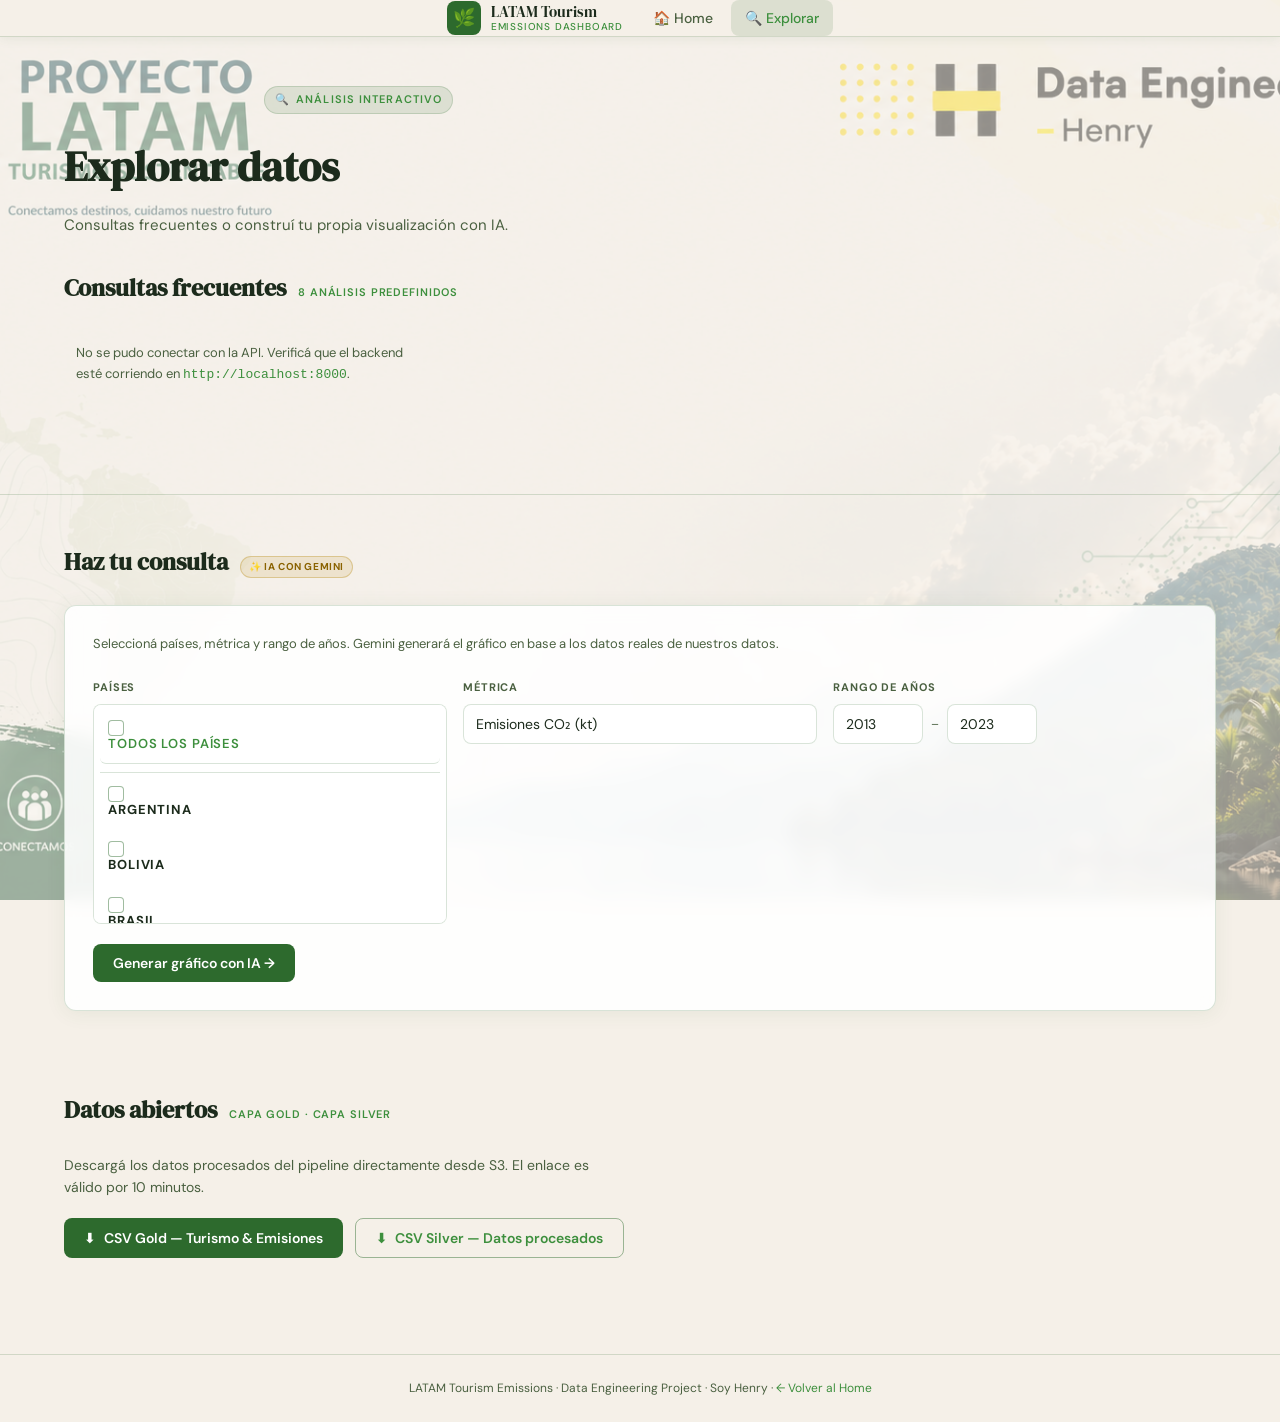
==== api_turismo_sustentable/frontend/explorar.html @ c23d2c04 "agregar app front y back" ====
<!DOCTYPE html>
<html lang="es">
<head>
  <meta charset="UTF-8" />
  <meta name="viewport" content="width=device-width, initial-scale=1.0" />
  <title>Explorar — LATAM Tourism Emissions</title>
  <link rel="stylesheet" href="css/style.css" />
  <script src="https://cdn.plot.ly/plotly-2.32.0.min.js" defer></script>
  <script src="js/config.js" defer></script>
  <script src="js/explorar.js" defer></script>
</head>
<body>

  <!-- ── Nav ─────────────────────────────────────────────────────────────── -->
  <nav>
    <div class="container nav-inner">
      <a href="index.html" class="nav-brand">
        <div class="nav-brand-icon">🌿</div>
        <div class="nav-brand-text">
          LATAM Tourism
          <span>Emissions Dashboard</span>
        </div>
      </a>
      <ul class="nav-links">
        <li><a href="index.html">🏠 Home</a></li>
        <li><a href="explorar.html" class="active">🔍 Explorar</a></li>
      </ul>
    </div>
  </nav>

  <!-- ── Page header ─────────────────────────────────────────────────────── -->
  <div style="padding: 48px 0 32px;">
    <div class="container">
      <div class="hero-label fade-up">
        <span>🔍</span> Análisis interactivo
      </div>
      <h1 style="font-family: var(--font-display); font-size: clamp(1.6rem, 4vw, 2.6rem); margin-bottom: 12px;" class="fade-up">
        Explorar datos
      </h1>
      <p style="color: var(--text-muted); font-size: 15px; max-width: 540px;" class="fade-up">
        Consultas frecuentes o construí tu propia visualización con IA.
      </p>
    </div>
  </div>

  <!-- ══════════════════════════════════════════════════════════════════════ -->
  <!-- SECCIÓN A — Preguntas fijas                                           -->
  <!-- ══════════════════════════════════════════════════════════════════════ -->
  <section style="padding: 0 0 16px;">
    <div class="container">
      <div class="section-header">
        <h2 class="section-title">Consultas frecuentes</h2>
        <span class="section-tag">8 análisis predefinidos</span>
      </div>

      <!-- Cards de preguntas — se renderizan con JS -->
      <div class="questions-grid" id="questions-grid">
        <div style="color: var(--text-muted); font-size:13px; padding:12px;">
          Cargando preguntas...
        </div>
      </div>

      <!-- Área donde se muestra el gráfico de la pregunta elegida -->
      <div class="chart-area" id="fixed-chart-area">
        <div class="chart-area-header">
          <div>
            <h3 id="fixed-chart-title">—</h3>
            <p id="fixed-chart-desc"></p>
          </div>
          <button class="btn btn-outline btn-sm" id="close-fixed-chart">✕ Cerrar</button>
        </div>

        <!-- Filtro de año solo para Q1 -->
        <div id="year-filter" style="display:none; margin-bottom:16px;">
          <label style="font-size:12px; color:var(--text-muted); font-weight:600; letter-spacing:0.06em; text-transform:uppercase; display:block; margin-bottom:6px;">
            Año
          </label>
          <div style="display:flex; gap:10px; align-items:center; flex-wrap:wrap;">
            <select id="year-select" style="padding:8px 12px; background:var(--bg-surface); border:1px solid var(--border); border-radius:8px; color:var(--text); font-size:13px; min-width:100px;"></select>
            <button class="btn btn-primary btn-sm" id="apply-year-filter">Actualizar →</button>
          </div>
        </div>

        <div class="error-msg" id="fixed-chart-error">
          No se pudo cargar este gráfico.
        </div>

        <div id="fixed-chart-container" style="width:100%; min-height:360px;"></div>
      </div>
    </div>
  </section>

  <hr class="divider" />

  <!-- ══════════════════════════════════════════════════════════════════════ -->
  <!-- SECCIÓN B — Tu pregunta (Gemini custom query)                        -->
  <!-- ══════════════════════════════════════════════════════════════════════ -->
  <section style="padding: 0 0 48px;">
    <div class="container">
      <div class="section-header">
        <h2 class="section-title">Haz tu consulta</h2>
        <span class="badge badge-yellow">✨ IA con Gemini</span>
      </div>

      <div class="custom-section">
        <p class="subtitle">
          Seleccioná países, métrica y rango de años. Gemini generará el gráfico en base a los datos reales de nuestros datos.
        </p>

        <div class="form-grid">
          <!-- Países -->
          <div class="form-group">
            <label>Países</label>
            <div id="countries-select">
              <!-- Se pueblan con JS -->
            </div>
          </div>

          <!-- Métrica -->
          <div class="form-group">
            <label>Métrica</label>
            <select id="metric-select">
              <option value="co2">Emisiones CO₂ (kt)</option>
              <option value="arrivals">Llegadas internacionales</option>
              <option value="co2_per_capita">CO₂ per cápita</option>
              <option value="yoy">Crecimiento YoY (%)</option>
            </select>
          </div>

          <!-- Rango de años -->
          <div class="form-group">
            <label>Rango de años</label>
            <div class="range-row" style="flex-direction:column; align-items:flex-start; gap:8px;">
              <div style="display:flex; gap:8px; align-items:center; width:100%;">
                <input type="number" id="year-from" value="2013" min="2013" max="2023" style="width:90px;" />
                <span>–</span>
                <input type="number" id="year-to"   value="2023" min="2013" max="2023" style="width:90px;" />
              </div>
            </div>
          </div>
        </div>

        <button class="btn btn-primary" id="run-custom-btn">
          <span id="custom-btn-text">Generar gráfico con IA →</span>
          <span id="custom-btn-spinner" class="spinner" style="display:none;"></span>
        </button>

        <div class="error-msg" id="custom-error" style="margin-top:12px;"></div>
      </div>

      <!-- Resultado del custom query -->
      <div class="chart-area" id="custom-chart-area">
        <div class="chart-area-header">
          <div>
            <h3>Gráfico generado por IA</h3>
            <p style="font-size:12px; color:var(--text-muted);">
              Generado con gemini-3-flash-previewsh sobre datos Gold  LATAM.
            </p>
          </div>
          <button class="btn btn-outline btn-sm" id="close-custom-chart">✕ Cerrar</button>
        </div>
        <div id="custom-chart-container" style="width:100%; min-height:360px;"></div>
      </div>
    </div>
  </section>
<!-- ── Descarga de datos ──────────────────────────────────────────────────── -->
  <section style="padding: 0 0 48px;">
    <div class="container">
      <div class="section-header">
        <h2 class="section-title">Datos abiertos</h2>
        <span class="section-tag">Capa Gold · Capa Silver</span>
      </div>
      <p style="color: var(--text-muted); font-size: 14px; margin-bottom: 20px; max-width: 560px;">
        Descargá los datos procesados del pipeline directamente desde S3.
        El enlace es válido por 10 minutos.
      </p>
      <div style="display: flex; gap: 12px; flex-wrap: wrap;">
        <button class="btn btn-primary" onclick="downloadCSV('gold')" id="btn-gold">
          <span>⬇️</span> CSV Gold — Turismo &amp; Emisiones
        </button>
        <button class="btn btn-outline" onclick="downloadCSV('silver')" id="btn-silver">
          <span>⬇️</span> CSV Silver — Datos procesados
        </button>
      </div>
      <div id="download-error" class="error-msg" style="margin-top: 12px;"></div>
    </div>
  </section>
  <!-- ── Footer ────────────────────────────────────────────────────────────── -->
  <footer>
    <div class="container">
      <p>
        LATAM Tourism Emissions · Data Engineering Project ·
        Soy Henry ·
        <a href="index.html">← Volver al Home</a>
      </p>
    </div>
  </footer>

</body>
</html>
---- api_turismo_sustentable/frontend/css/style.css ----
/* ─── LATAM Tourism Emissions — Design System ────────────────────────────── */
@import url('https://fonts.googleapis.com/css2?family=DM+Serif+Display:ital@0;1&family=DM+Sans:wght@300;400;500;600&display=swap');

/*
  Paleta extraída del brief "Proyecto LATAM Turismo Sustentable":
  ─ Verde oscuro logo:  #2d6a2d
  ─ Verde oliva mapa:   #8faf4a
  ─ Verde teal acción:  #1a7f64
  ─ Amarillo Henry:     #f5c518
  ─ Fondo crema:        #f5f0e8
  ─ Crema oscuro card:  #ede8de
  ─ Texto oscuro:       #1c2b1c
*/

:root {
  /* ── Fondos ── */
  --bg:            #f5f0e8;          /* crema del brief */
  --bg-card:       #ffffff;
  --bg-surface:    #ede8de;          /* crema más oscuro */
  --bg-hover:      #e4dfd4;

  /* ── Marca LATAM ── */
  --teal:          #2d6a2d;          /* verde logo "PROYECTO LATAM" */
  --teal-light:    #3d8f3d;
  --teal-dim:      rgba(45, 106, 45, 0.12);
  --green-olive:   #8faf4a;          /* verde mapa/hoja */
  --yellow:        #f5c518;          /* amarillo "Henry" */
  --yellow-dim:    rgba(245, 197, 24, 0.15);
  --red-dim:       #e05c2a;

  /* ── Texto ── */
  --text:          #1c2b1c;          /* casi negro verdoso */
  --text-muted:    #4a6040;
  --text-dim:      #8a9e80;

  /* ── Bordes ── */
  --border:        rgba(45, 106, 45, 0.18);
  --border-bright: rgba(45, 106, 45, 0.45);

  /* ── Otros ── */
  --radius:        12px;
  --radius-sm:     8px;
  --shadow:        0 4px 24px rgba(45, 106, 45, 0.10);
  --font-display:  'DM Serif Display', Georgia, serif;
  --font-body:     'DM Sans', system-ui, sans-serif;
  --transition:    0.22s ease;
}

*, *::before, *::after { box-sizing: border-box; margin: 0; padding: 0; }

html { scroll-behavior: smooth; }

/*
  FONDO: imagen hosteada en tu servidor.
  Reemplazá la URL de abajo por la ruta real de tu fondo.png
  Ejemplos:
    Netlify:  url('https://tu-sitio.netlify.app/assets/fondo.png')
    Local:    url('../assets/fondo.png')
    S3:       url('https://latam-sustainability-datalake.s3.amazonaws.com/...')
*/
body {
  background-color: var(--bg);
  background-image: url('../assets/fondo.png');   /* ← reemplazá esta URL */
  background-size: cover;
  background-position: center top;
  background-attachment: fixed;
  background-repeat: no-repeat;
  color:       var(--text);
  font-family: var(--font-body);
  font-size:   16px;
  line-height: 1.6;
  min-height:  100vh;
}

/* Overlay semitransparente sobre el fondo para que el texto sea legible */
body::before {
  content: '';
  position: fixed;
  inset: 0;
  background: rgba(245, 240, 232, 0.60);  /* crema al 60% — se ven los logos */
  pointer-events: none;
  z-index: 0;
}

/* Todo el contenido encima del overlay */
body > * {
  position: relative;
  z-index: 1;
}

/* ─── Layout ──────────────────────────────────────────────────────────────── */
.container {
  max-width: 1200px;
  margin: 0 auto;
  padding: 0 24px;
  justify-content: center;
  align-items: center;
  left: 50%;
}

/* ─── Nav ─────────────────────────────────────────────────────────────────── */
nav {
  position: sticky;
  align-content: center;
  top: 0;
  z-index: 100;
  background: rgba(245, 240, 232, 0.92);
  backdrop-filter: blur(12px);
  border-bottom: 1px solid var(--border);
  padding:  0;
  box-shadow: 0 2px 12px rgba(45,106,45,0.08);
}

.nav-inner {
  display: flex;
  align-items: center;
  justify-content: center;
  gap: 16px;

}

.nav-brand {
  display: flex;
  align-items: center;
  gap: 10px;
  text-decoration: none;
  color: var(--text);
}

.nav-brand-icon {
  width: 34px;
  height: 34px;
  border-radius: 8px;
  background: var(--teal);
  display: flex;
  align-items: center;
  justify-content: center;
  font-size: 18px;
  flex-shrink: 0;
}

.nav-brand-text {
  font-family: var(--font-display);
  font-size: 15px;
  line-height: 1.2;
}

.nav-brand-text span {
  display: block;
  font-size: 10px;
  font-family: var(--font-body);
  font-weight: 500;
  color: var(--teal-light);
  letter-spacing: 0.08em;
  text-transform: uppercase;
}

.nav-links {
  display: flex;
  gap: 4px;
  list-style: none;
}

.nav-links a {
  display: inline-flex;
  align-items: center;
  gap: 6px;
  padding: 7px 14px;
  border-radius: var(--radius-sm);
  color: var(--text-muted);
  text-decoration: none;
  font-size: 14px;
  font-weight: 500;
  transition: var(--transition);
}

.nav-links a:hover,
.nav-links a.active {
  background: var(--teal-dim);
  color: var(--teal-light);
}

/* ─── Hero / Header ───────────────────────────────────────────────────────── */
.hero {
  padding: 72px 0 48px;
  position: relative;
  overflow: hidden;
}

.hero::before {
  content: '';
  position: absolute;
  top: -60px;
  right: -120px;
  width: 500px;
  height: 500px;
  background: radial-gradient(circle, rgba(26,127,100,0.12) 0%, transparent 70%);
  pointer-events: none;
}

.hero-label {
  margin-left: 200px;
  width: max-content;
  display: inline-flex;
  align-items: center;
  gap: 6px;
  font-size: 11px;
  font-weight: 600;
  letter-spacing: 0.1em;
  text-transform: uppercase;
  color: var(--teal-light);
  background: var(--teal-dim);
  border: 1px solid var(--border);
  padding: 4px 10px;
  border-radius: 20px;
  margin-bottom: 20px;
}

.hero h1 {
  margin-left: 200px;
  text-align: center;
  width: max-content;
  font-family: var(--font-display);
  font-size: clamp(2rem, 5vw, 3.4rem);
  line-height: 1.1;
  letter-spacing: -0.01em;
  margin-bottom: 16px;
}

.hero h1 em {
  font-style: italic;
  color: var(--teal-light);
}

.hero p {
  font-size: 16px;
  color: var(--text-muted);
  max-width: 560px;
  line-height: 1.7;
  margin-bottom: 32px;
}

/* ─── Metric Cards ────────────────────────────────────────────────────────── */
.cards-grid {
  display: grid;
  grid-template-columns: repeat(auto-fit, minmax(220px, 1fr));
  gap: 16px;
  margin-bottom: 48px;
}

.metric-card {
  background: rgba(255, 255, 255, 0.85);
  border: 1px solid var(--border);
  border-radius: var(--radius);
  padding: 24px;
  position: relative;
  overflow: hidden;
  transition: var(--transition);
  backdrop-filter: blur(8px);
  box-shadow: 0 2px 16px rgba(45,106,45,0.08);
}

.metric-card::before {
  content: '';
  position: absolute;
  top: 0;
  left: 0;
  right: 0;
  height: 2px;
  background: linear-gradient(90deg, var(--teal), transparent);
  opacity: 0;
  transition: var(--transition);
}

.metric-card:hover {
  border-color: var(--border-bright);
  background: var(--bg-hover);
  transform: translateY(-2px);
}

.metric-card:hover::before { opacity: 1; }

.card-icon {
  font-size: 22px;
  margin-bottom: 14px;
  display: block;
}

.card-value {
  font-family: var(--font-display);
  font-size: 2.2rem;
  color: var(--text);
  line-height: 1;
  margin-bottom: 6px;
}

.card-label {
  font-size: 13px;
  font-weight: 600;
  letter-spacing: 0.06em;
  text-transform: uppercase;
  color: var(--text-muted);
}

.card-sublabel {
  font-size: 12px;
  color: var(--text-dim);
  margin-top: 4px;
}

/* ─── Section headings ────────────────────────────────────────────────────── */
.section-header {
  display: flex;
  align-items: baseline;
  gap: 12px;
  margin-bottom: 24px;
}

.section-title {
  font-family: var(--font-display);
  font-size: 1.5rem;
  color: var(--text);
}

.section-tag {
  font-size: 11px;
  font-weight: 600;
  letter-spacing: 0.08em;
  text-transform: uppercase;
  color: var(--teal-light);
}

/* ─── Chart container ─────────────────────────────────────────────────────── */
.chart-wrapper {
  background: rgba(255, 255, 255, 0.88);
  border: 1px solid var(--border);
  border-radius: var(--radius);
  padding: 24px;
  margin-bottom: 32px;
  min-height: 380px;
  position: relative;
  backdrop-filter: blur(8px);
  box-shadow: 0 2px 20px rgba(45,106,45,0.08);
}

.chart-wrapper.loading::after {
  content: 'Cargando...';
  position: absolute;
  inset: 0;
  display: flex;
  align-items: center;
  justify-content: center;
  color: var(--text-muted);
  font-size: 13px;
  border-radius: var(--radius);
  background: var(--bg-card);
}

#chart-container, #chart-container-explore {
  width: 100%;
  min-height: 340px;
}

/* ─── Buttons ─────────────────────────────────────────────────────────────── */
.btn {
  display: inline-flex;
  align-items: center;
  gap: 8px;
  padding: 10px 20px;
  border-radius: var(--radius-sm);
  font-family: var(--font-body);
  font-size: 14px;
  font-weight: 600;
  cursor: pointer;
  transition: var(--transition);
  border: none;
  text-decoration: none;
}

.btn-primary {
  background: var(--teal);
  color: #fff;
}

.btn-primary:hover {
  background: var(--teal-light);
  transform: translateY(-1px);
}

.btn-outline {
  background: transparent;
  color: var(--teal-light);
  border: 1px solid var(--border-bright);
}

.btn-outline:hover {
  background: var(--teal-dim);
}

.btn-sm {
  padding: 7px 14px;
  font-size: 12px;
}

.btn:disabled {
  opacity: 0.5;
  cursor: not-allowed;
  transform: none;
}

/* ─── Question cards ──────────────────────────────────────────────────────── */
.questions-grid {
  display: grid;
  grid-template-columns: repeat(auto-fill, minmax(280px, 1fr));
  gap: 14px;
  margin-bottom: 32px;
}

.q-card {
  background: rgba(255, 255, 255, 0.85);
  border: 1px solid var(--border);
  border-radius: var(--radius);
  padding: 20px;
  cursor: pointer;
  transition: var(--transition);
  position: relative;
  backdrop-filter: blur(6px);
  box-shadow: 0 2px 12px rgba(45,106,45,0.07);
}

.q-card:hover {
  border-color: var(--border-bright);
  background: var(--bg-hover);
  transform: translateY(-2px);
}

.q-card.active {
  border-color: var(--teal);
  background: var(--teal-dim);
}

.q-card.active::after {
  content: '✓';
  position: absolute;
  top: 12px;
  right: 14px;
  color: var(--teal-light);
  font-size: 14px;
}

.q-num {
  font-size: 12px;
  font-weight: 700;
  letter-spacing: 0.1em;
  color: var(--teal-light);
  margin-bottom: 8px;
}

.q-title {
  font-size: 15px;
  font-weight: 600;
  color: var(--text);
  margin-bottom: 6px;
  line-height: 1.3;
}

.q-desc {
  font-size: 13px;
  color: var(--text-muted);
  line-height: 1.5;
}

/* ─── Custom query form ───────────────────────────────────────────────────── */
.custom-section {
  background: rgba(255, 255, 255, 0.88);
  border: 1px solid var(--border);
  border-radius: var(--radius);
  padding: 28px;
  margin-bottom: 32px;
  backdrop-filter: blur(8px);
  box-shadow: 0 2px 20px rgba(45,106,45,0.08);
}

.custom-section h2 {
  font-family: var(--font-display);
  font-size: 1.3rem;
  margin-bottom: 8px;
}

.custom-section .subtitle {
  font-size: 13px;
  color: var(--text-muted);
  margin-bottom: 24px;
}

.form-grid {
  display: grid;
  grid-template-columns: 1fr 1fr 1fr;
  gap: 16px;
  margin-bottom: 20px;
}

@media (max-width: 720px) {
  .form-grid { grid-template-columns: 1fr; }
}

.form-group label {
  display: block;
  font-size: 11px;
  font-weight: 700;
  letter-spacing: 0.08em;
  text-transform: uppercase;
  color: var(--text-muted);
  margin-bottom: 8px;
}

.form-group select,
.form-group input[type="number"] {
  width: 100%;
  padding: 10px 12px;
  background: #fff;
  border: 1px solid var(--border);
  border-radius: var(--radius-sm);
  color: var(--text);
  font-family: var(--font-body);
  font-size: 14px;
  transition: var(--transition);
  appearance: none;
}

.form-group select:focus,
.form-group input:focus {
  outline: none;
  border-color: var(--teal);
  box-shadow: 0 0 0 3px var(--teal-dim);
}

/* ── Checkbox country list ────────────────────────────────────────────────── */
#countries-select {
  background: #fff;
  border: 1px solid var(--border);
  border-radius: var(--radius-sm);
  padding: 8px 6px;
  max-height: 220px;
  overflow-y: auto;
  scrollbar-width: thin;
  scrollbar-color: var(--teal-dim) transparent;
}

#countries-select::-webkit-scrollbar       { width: 5px; }
#countries-select::-webkit-scrollbar-thumb { background: var(--teal-dim); border-radius: 4px; }

.chk-item {
  display: flex;
  align-items: center;
  gap: 9px;
  padding: 7px 8px;
  border-radius: 6px;
  cursor: pointer;
  transition: background var(--transition);
  user-select: none;
}

.chk-item:hover { background: var(--teal-dim); }

.chk-all-item {
  border-bottom: 1px solid var(--border);
  margin-bottom: 4px;
  padding-bottom: 9px;
}

.chk-item input[type="checkbox"] {
  display: none;
}

.chk-box {
  width: 16px;
  height: 16px;
  min-width: 16px;
  border: 1.5px solid var(--border-bright);
  border-radius: 4px;
  background: #fff;
  transition: var(--transition);
  position: relative;
  display: flex;
  align-items: center;
  justify-content: center;
}

.chk-item input[type="checkbox"]:checked + .chk-box {
  background: var(--teal);
  border-color: var(--teal);
}

.chk-item input[type="checkbox"]:checked + .chk-box::after {
  content: '';
  display: block;
  width: 9px;
  height: 5px;
  border-left: 2px solid #fff;
  border-bottom: 2px solid #fff;
  transform: rotate(-45deg) translate(0px, -1px);
}

.chk-label {
  font-size: 13px;
  color: var(--text);
  line-height: 1.3;
}

.chk-all-item .chk-label {
  font-weight: 600;
  color: var(--teal-light);
}

.chk-divider {
  height: 1px;
  background: var(--border);
  margin: 2px 0 6px;
}

.range-row {
  display: flex;
  gap: 8px;
  align-items: center;
}

.range-row span {
  color: var(--text-muted);
  font-size: 12px;
}

/* ─── Inline chart area ───────────────────────────────────────────────────── */
.chart-area {
  display: none;
  background: rgba(255, 255, 255, 0.88);
  border: 1px solid var(--border);
  border-radius: var(--radius);
  padding: 24px;
  margin-bottom: 32px;
  backdrop-filter: blur(8px);
  box-shadow: 0 2px 20px rgba(45,106,45,0.08);
}

.chart-area.visible { display: block; }

.chart-area-header {
  display: flex;
  justify-content: space-between;
  align-items: flex-start;
  margin-bottom: 16px;
}

.chart-area-header h3 {
  font-family: var(--font-display);
  font-size: 1.1rem;
}

.chart-area-header p {
  font-size: 12px;
  color: var(--text-muted);
  margin-top: 4px;
}

/* ─── Error / spinner states ──────────────────────────────────────────────── */
.spinner {
  display: inline-block;
  width: 14px;
  height: 14px;
  border: 2px solid var(--teal-dim);
  border-top-color: var(--teal-light);
  border-radius: 50%;
  animation: spin 0.7s linear infinite;
}

@keyframes spin { to { transform: rotate(360deg); } }

.error-msg {
  background: rgba(224, 92, 42, 0.12);
  border: 1px solid rgba(224, 92, 42, 0.3);
  border-radius: var(--radius-sm);
  padding: 12px 16px;
  color: #f5a07a;
  font-size: 13px;
  display: none;
}

.error-msg.visible { display: block; }

/* ─── Footer ──────────────────────────────────────────────────────────────── */
footer {
  border-top: 1px solid var(--border);
  padding: 24px 0;
  margin-top: 48px;
  color: var(--text-muted);
  font-size: 12px;
  text-align: center;
  background: rgba(245, 240, 232, 0.9);
}

footer a {
  color: var(--teal-light);
  text-decoration: none;
}

/* ─── Page fade-in ────────────────────────────────────────────────────────── */
@keyframes fadeUp {
  from { opacity: 0; transform: translateY(16px); }
  to   { opacity: 1; transform: translateY(0); }
}

.fade-up {
  animation: fadeUp 0.5s ease forwards;
  opacity: 0;
}

.fade-up:nth-child(1) { animation-delay: 0.05s; }
.fade-up:nth-child(2) { animation-delay: 0.10s; }
.fade-up:nth-child(3) { animation-delay: 0.15s; }
.fade-up:nth-child(4) { animation-delay: 0.20s; }
.fade-up:nth-child(5) { animation-delay: 0.25s; }

/* ─── Divider ─────────────────────────────────────────────────────────────── */
.divider {
  border: none;
  border-top: 1px solid var(--border);
  margin: 48px 0;
}

/* ─── Pill badge ──────────────────────────────────────────────────────────── */
.badge {
  display: inline-flex;
  align-items: center;
  padding: 2px 8px;
  border-radius: 20px;
  font-size: 10px;
  font-weight: 700;
  letter-spacing: 0.06em;
  text-transform: uppercase;
}

.badge-teal { background: var(--teal-dim); color: var(--teal-light); border: 1px solid var(--border); }
.badge-yellow { background: rgba(180, 130, 0, 0.12); color: #8a6200; border: 1px solid rgba(180,130,0,0.3); }
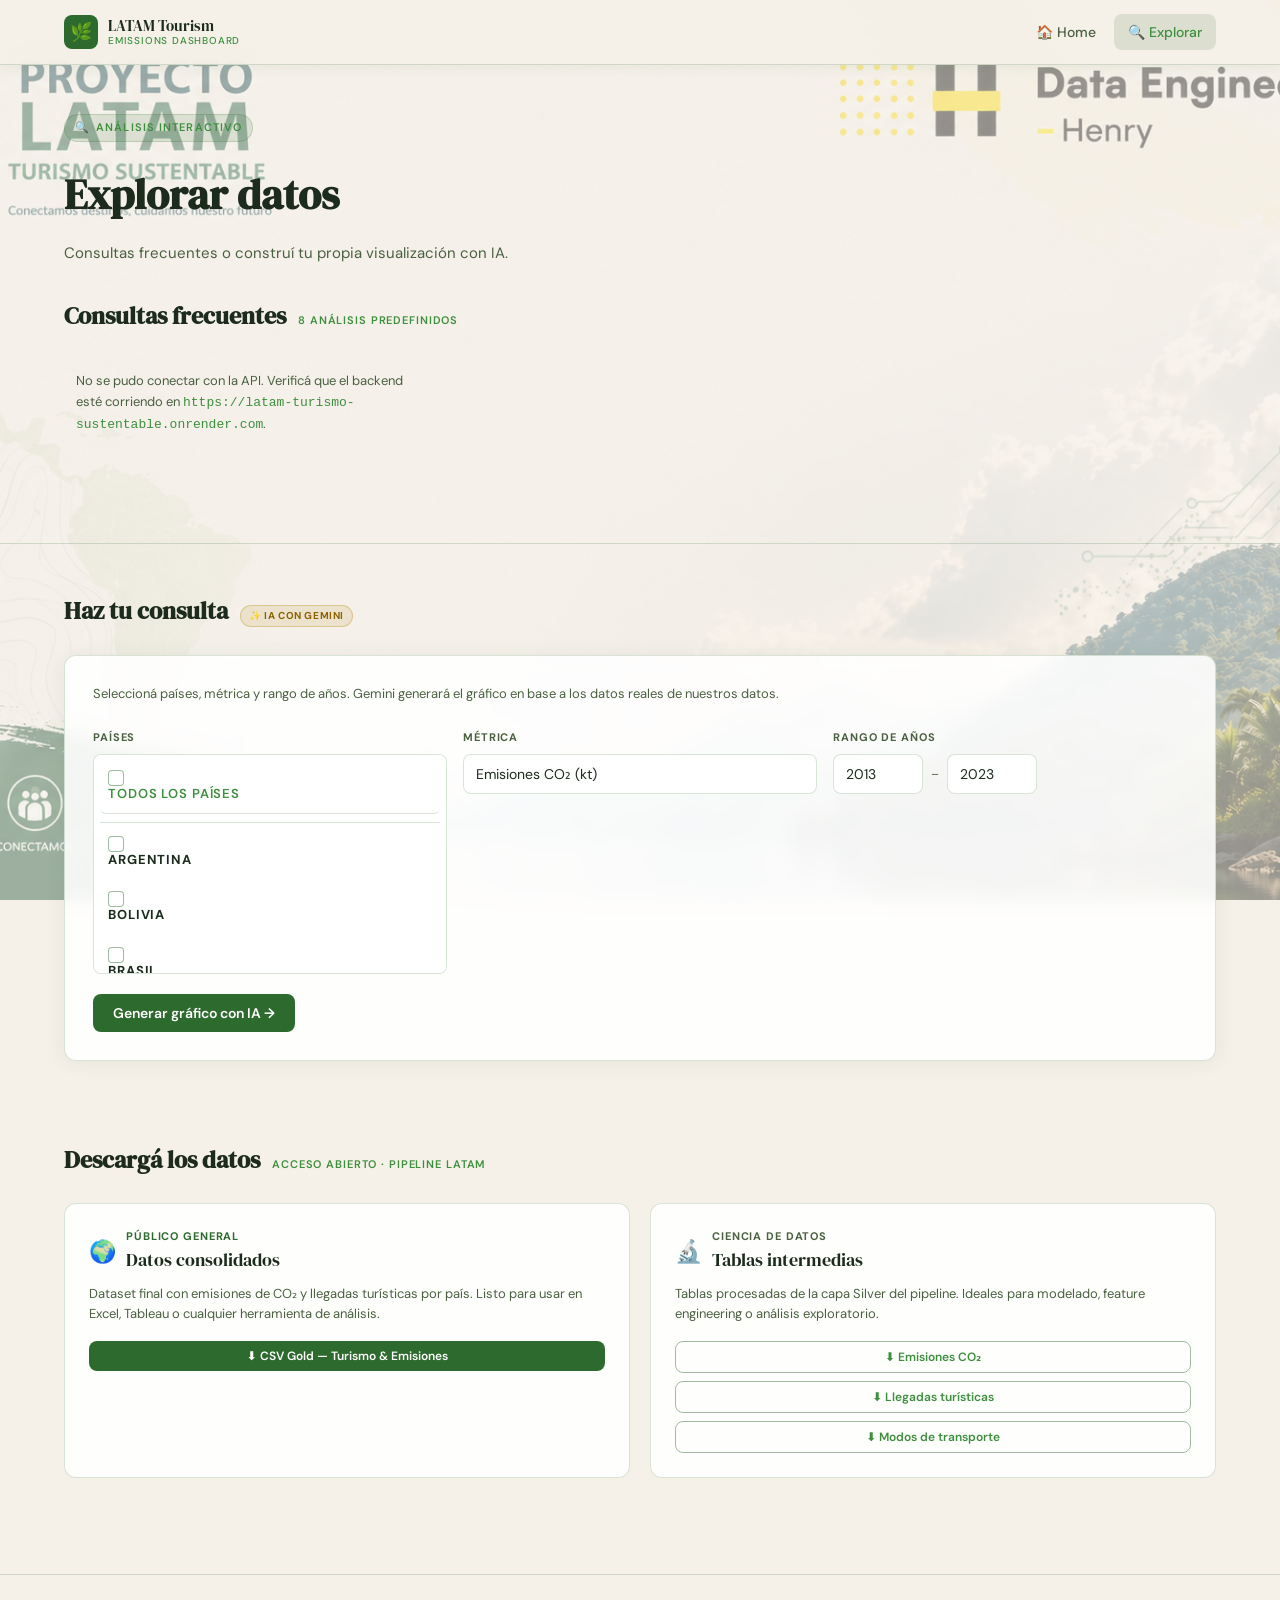
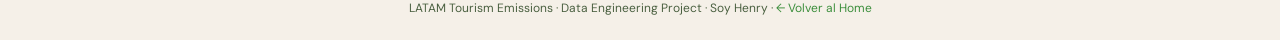
==== commit b7f1acf4: "feat: botones de descarga" ====
--- a/api_turismo_sustentable/frontend/explorar.html
+++ b/api_turismo_sustentable/frontend/explorar.html
@@ -163,26 +163,61 @@
       </div>
     </div>
   </section>
-<!-- ── Descarga de datos ──────────────────────────────────────────────────── -->
+ <!-- ── Descarga de datos ──────────────────────────────────────────────────── -->
   <section style="padding: 0 0 48px;">
     <div class="container">
       <div class="section-header">
-        <h2 class="section-title">Datos abiertos</h2>
-        <span class="section-tag">Capa Gold · Capa Silver</span>
-      </div>
-      <p style="color: var(--text-muted); font-size: 14px; margin-bottom: 20px; max-width: 560px;">
-        Descargá los datos procesados del pipeline directamente desde S3.
-        El enlace es válido por 10 minutos.
-      </p>
-      <div style="display: flex; gap: 12px; flex-wrap: wrap;">
-        <button class="btn btn-primary" onclick="downloadCSV('gold')" id="btn-gold">
-          <span>⬇️</span> CSV Gold — Turismo &amp; Emisiones
-        </button>
-        <button class="btn btn-outline" onclick="downloadCSV('silver')" id="btn-silver">
-          <span>⬇️</span> CSV Silver — Datos procesados
-        </button>
-      </div>
-      <div id="download-error" class="error-msg" style="margin-top: 12px;"></div>
+        <h2 class="section-title">Descargá los datos</h2>
+        <span class="section-tag">Acceso abierto · Pipeline LATAM</span>
+      </div>
+ 
+      <div style="display: grid; grid-template-columns: 1fr 1fr; gap: 20px; margin-top: 8px;">
+ 
+        <!-- Bloque Gold → público general -->
+        <div style="background: rgba(255,255,255,0.88); border: 1px solid var(--border); border-radius: var(--radius); padding: 24px; backdrop-filter: blur(8px);">
+          <div style="display: flex; align-items: center; gap: 10px; margin-bottom: 10px;">
+            <span style="font-size: 22px;">🌍</span>
+            <div>
+              <div style="font-size: 11px; font-weight: 700; letter-spacing: 0.08em; text-transform: uppercase; color: var(--teal);">Público general</div>
+              <div style="font-family: var(--font-display); font-size: 1.1rem; color: var(--text);">Datos consolidados</div>
+            </div>
+          </div>
+          <p style="font-size: 13px; color: var(--text-muted); margin-bottom: 18px; line-height: 1.5;">
+            Dataset final con emisiones de CO₂ y llegadas turísticas por país. Listo para usar en Excel, Tableau o cualquier herramienta de análisis.
+          </p>
+          <button class="btn btn-primary btn-sm" onclick="downloadCSV('gold')" id="btn-gold" style="width: 100%; justify-content: center;">
+            ⬇️ CSV Gold — Turismo &amp; Emisiones
+          </button>
+        </div>
+ 
+        <!-- Bloque Silver → ciencia de datos -->
+        <div style="background: rgba(255,255,255,0.88); border: 1px solid var(--border); border-radius: var(--radius); padding: 24px; backdrop-filter: blur(8px);">
+          <div style="display: flex; align-items: center; gap: 10px; margin-bottom: 10px;">
+            <span style="font-size: 22px;">🔬</span>
+            <div>
+              <div style="font-size: 11px; font-weight: 700; letter-spacing: 0.08em; text-transform: uppercase; color: var(--text-muted);">Ciencia de datos</div>
+              <div style="font-family: var(--font-display); font-size: 1.1rem; color: var(--text);">Tablas intermedias</div>
+            </div>
+          </div>
+          <p style="font-size: 13px; color: var(--text-muted); margin-bottom: 18px; line-height: 1.5;">
+            Tablas procesadas de la capa Silver del pipeline. Ideales para modelado, feature engineering o análisis exploratorio.
+          </p>
+          <div style="display: flex; flex-direction: column; gap: 8px;">
+            <button class="btn btn-outline btn-sm" onclick="downloadCSV('silver_co2')" id="btn-silver_co2" style="justify-content: center;">
+              ⬇️ Emisiones CO₂
+            </button>
+            <button class="btn btn-outline btn-sm" onclick="downloadCSV('silver_arrivals')" id="btn-silver_arrivals" style="justify-content: center;">
+              ⬇️ Llegadas turísticas
+            </button>
+            <button class="btn btn-outline btn-sm" onclick="downloadCSV('silver_transport')" id="btn-silver_transport" style="justify-content: center;">
+              ⬇️ Modos de transporte
+            </button>
+          </div>
+        </div>
+ 
+      </div>
+ 
+      <div id="download-error" class="error-msg" style="margin-top: 16px;"></div>
     </div>
   </section>
   <!-- ── Footer ────────────────────────────────────────────────────────────── -->
--- a/api_turismo_sustentable/frontend/css/style.css
+++ b/api_turismo_sustentable/frontend/css/style.css
@@ -93,30 +93,25 @@
   max-width: 1200px;
   margin: 0 auto;
   padding: 0 24px;
-  justify-content: center;
-  align-items: center;
-  left: 50%;
 }
 
 /* ─── Nav ─────────────────────────────────────────────────────────────────── */
 nav {
   position: sticky;
-  align-content: center;
   top: 0;
   z-index: 100;
   background: rgba(245, 240, 232, 0.92);
   backdrop-filter: blur(12px);
   border-bottom: 1px solid var(--border);
-  padding:  0;
+  padding: 14px 0;
   box-shadow: 0 2px 12px rgba(45,106,45,0.08);
 }
 
 .nav-inner {
   display: flex;
   align-items: center;
-  justify-content: center;
+  justify-content: space-between;
   gap: 16px;
-
 }
 
 .nav-brand {
@@ -199,8 +194,6 @@
 }
 
 .hero-label {
-  margin-left: 200px;
-  width: max-content;
   display: inline-flex;
   align-items: center;
   gap: 6px;
@@ -217,9 +210,6 @@
 }
 
 .hero h1 {
-  margin-left: 200px;
-  text-align: center;
-  width: max-content;
   font-family: var(--font-display);
   font-size: clamp(2rem, 5vw, 3.4rem);
   line-height: 1.1;
@@ -740,4 +730,11 @@
 }
 
 .badge-teal { background: var(--teal-dim); color: var(--teal-light); border: 1px solid var(--border); }
-.badge-yellow { background: rgba(180, 130, 0, 0.12); color: #8a6200; border: 1px solid rgba(180,130,0,0.3); }+.badge-yellow { background: rgba(180, 130, 0, 0.12); color: #8a6200; border: 1px solid rgba(180,130,0,0.3); }
+
+/* ─── Download cards responsive ──────────────────────────────────────────── */
+@media (max-width: 640px) {
+  .download-grid {
+    grid-template-columns: 1fr !important;
+  }
+}
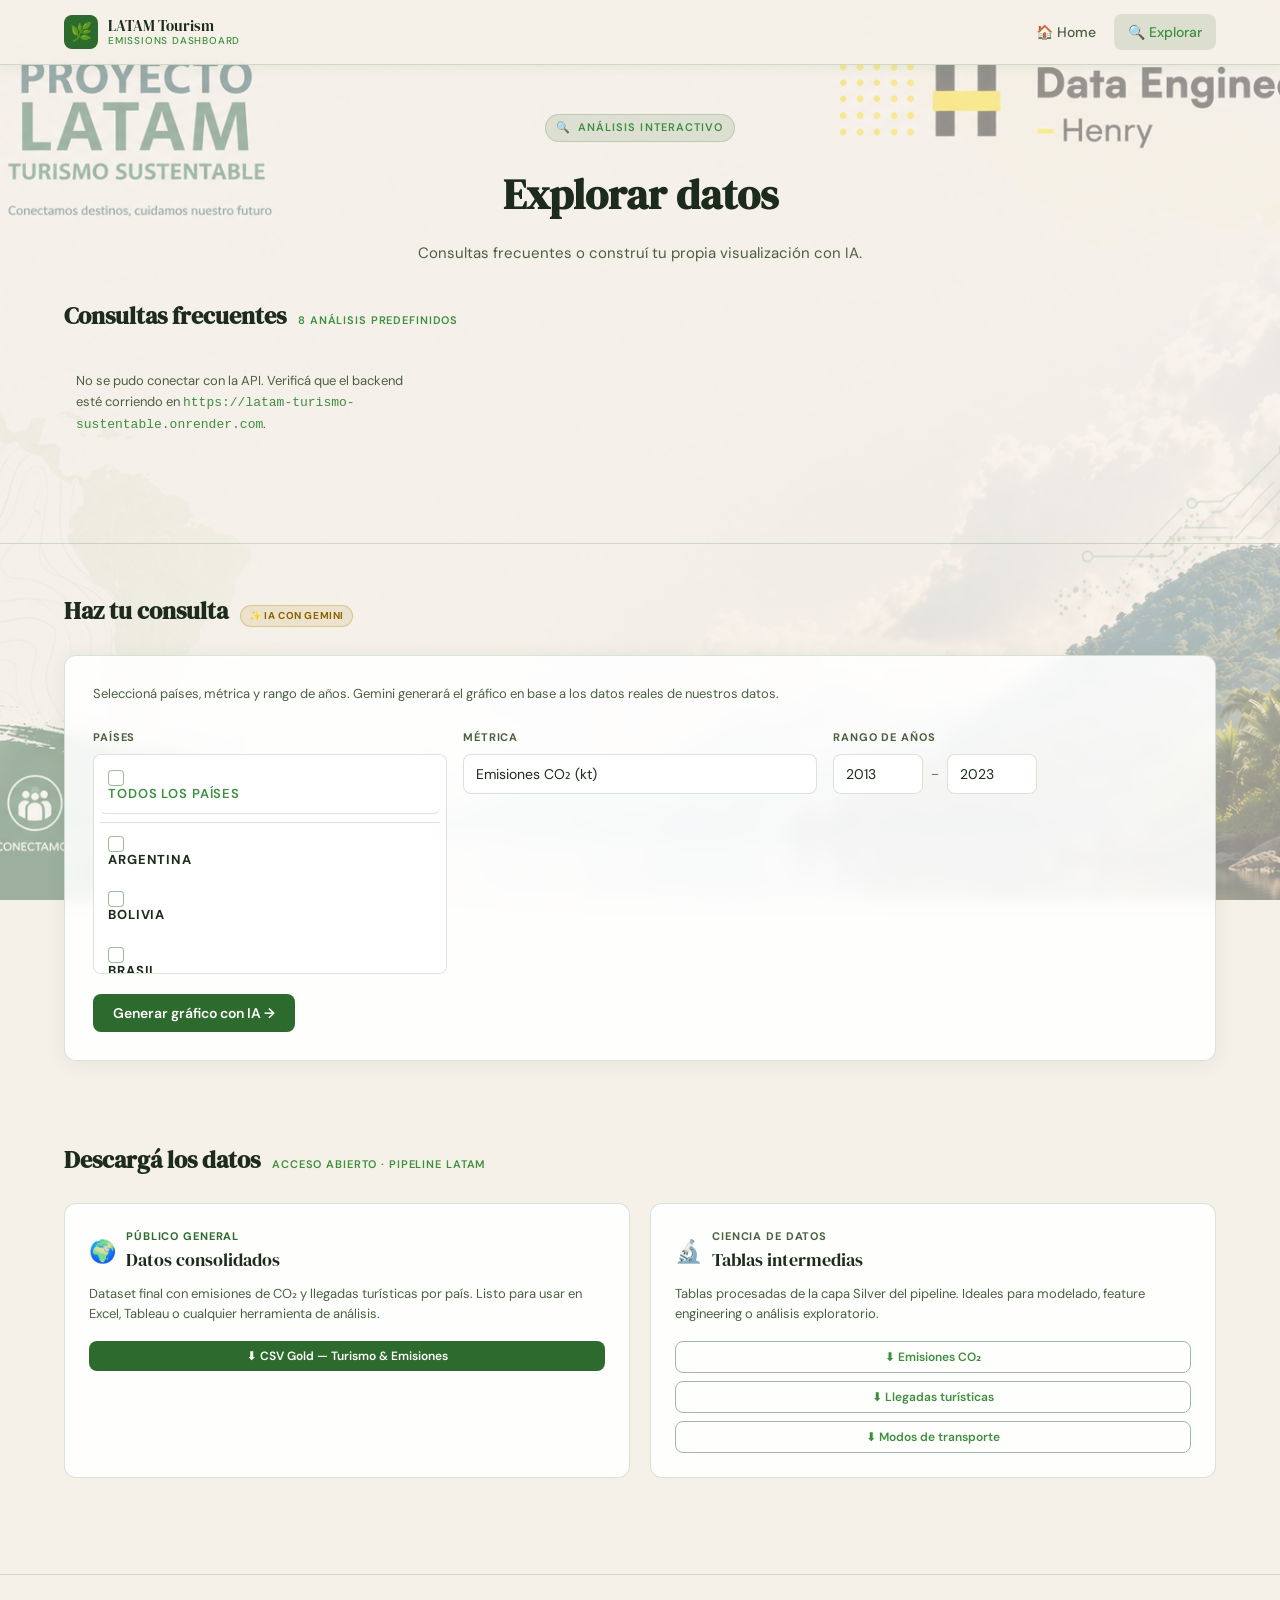
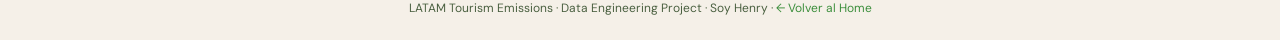
==== commit 3f3e09e9: "fix: centrar hero" ====
--- a/api_turismo_sustentable/frontend/explorar.html
+++ b/api_turismo_sustentable/frontend/explorar.html
@@ -31,15 +31,17 @@
   <!-- ── Page header ─────────────────────────────────────────────────────── -->
   <div style="padding: 48px 0 32px;">
     <div class="container">
-      <div class="hero-label fade-up">
-        <span>🔍</span> Análisis interactivo
-      </div>
-      <h1 style="font-family: var(--font-display); font-size: clamp(1.6rem, 4vw, 2.6rem); margin-bottom: 12px;" class="fade-up">
-        Explorar datos
-      </h1>
-      <p style="color: var(--text-muted); font-size: 15px; max-width: 540px;" class="fade-up">
-        Consultas frecuentes o construí tu propia visualización con IA.
-      </p>
+      <div style="max-width: 680px; margin: 0 auto; text-align: center;">
+        <div class="hero-label fade-up" style="justify-content: center;">
+          <span>🔍</span> Análisis interactivo
+        </div>
+        <h1 style="font-family: var(--font-display); font-size: clamp(1.6rem, 4vw, 2.6rem); margin-bottom: 12px;" class="fade-up">
+          Explorar datos
+        </h1>
+        <p style="color: var(--text-muted); font-size: 15px;" class="fade-up">
+          Consultas frecuentes o construí tu propia visualización con IA.
+        </p>
+      </div>
     </div>
   </div>
 
